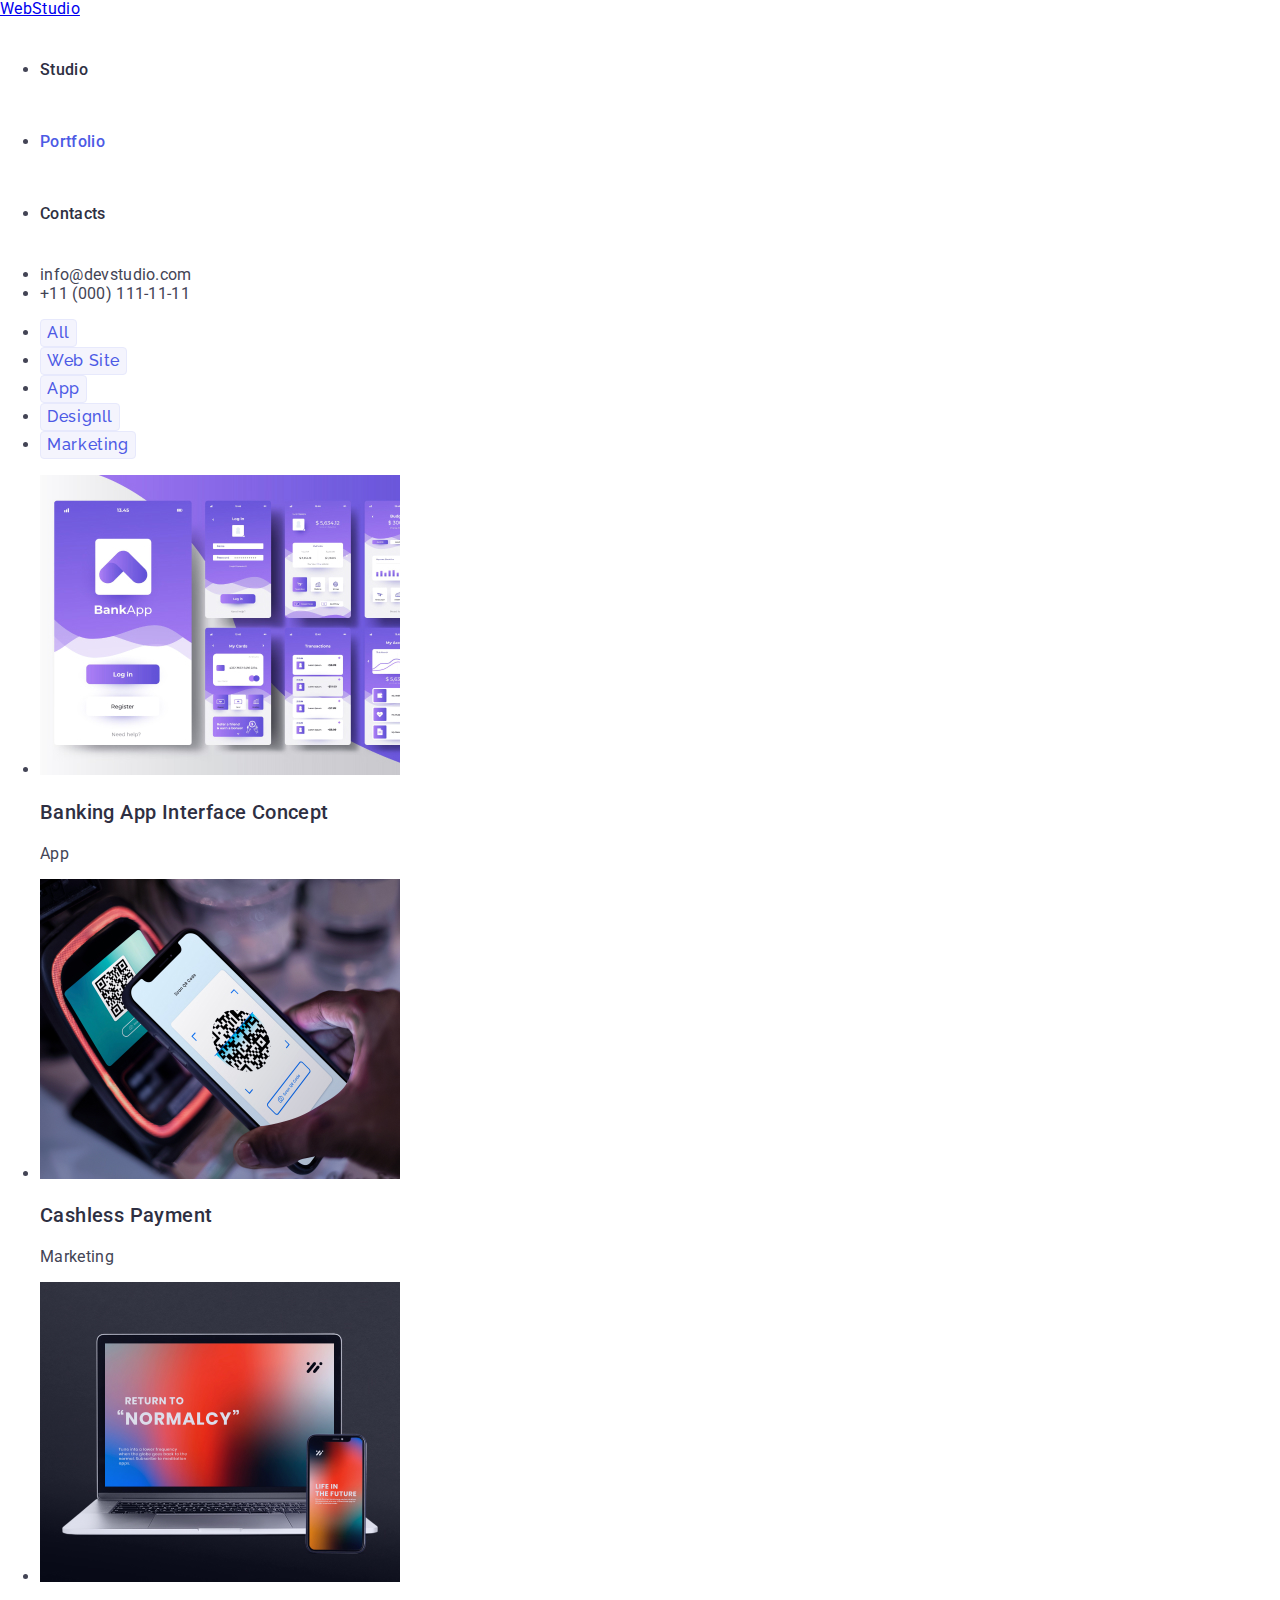
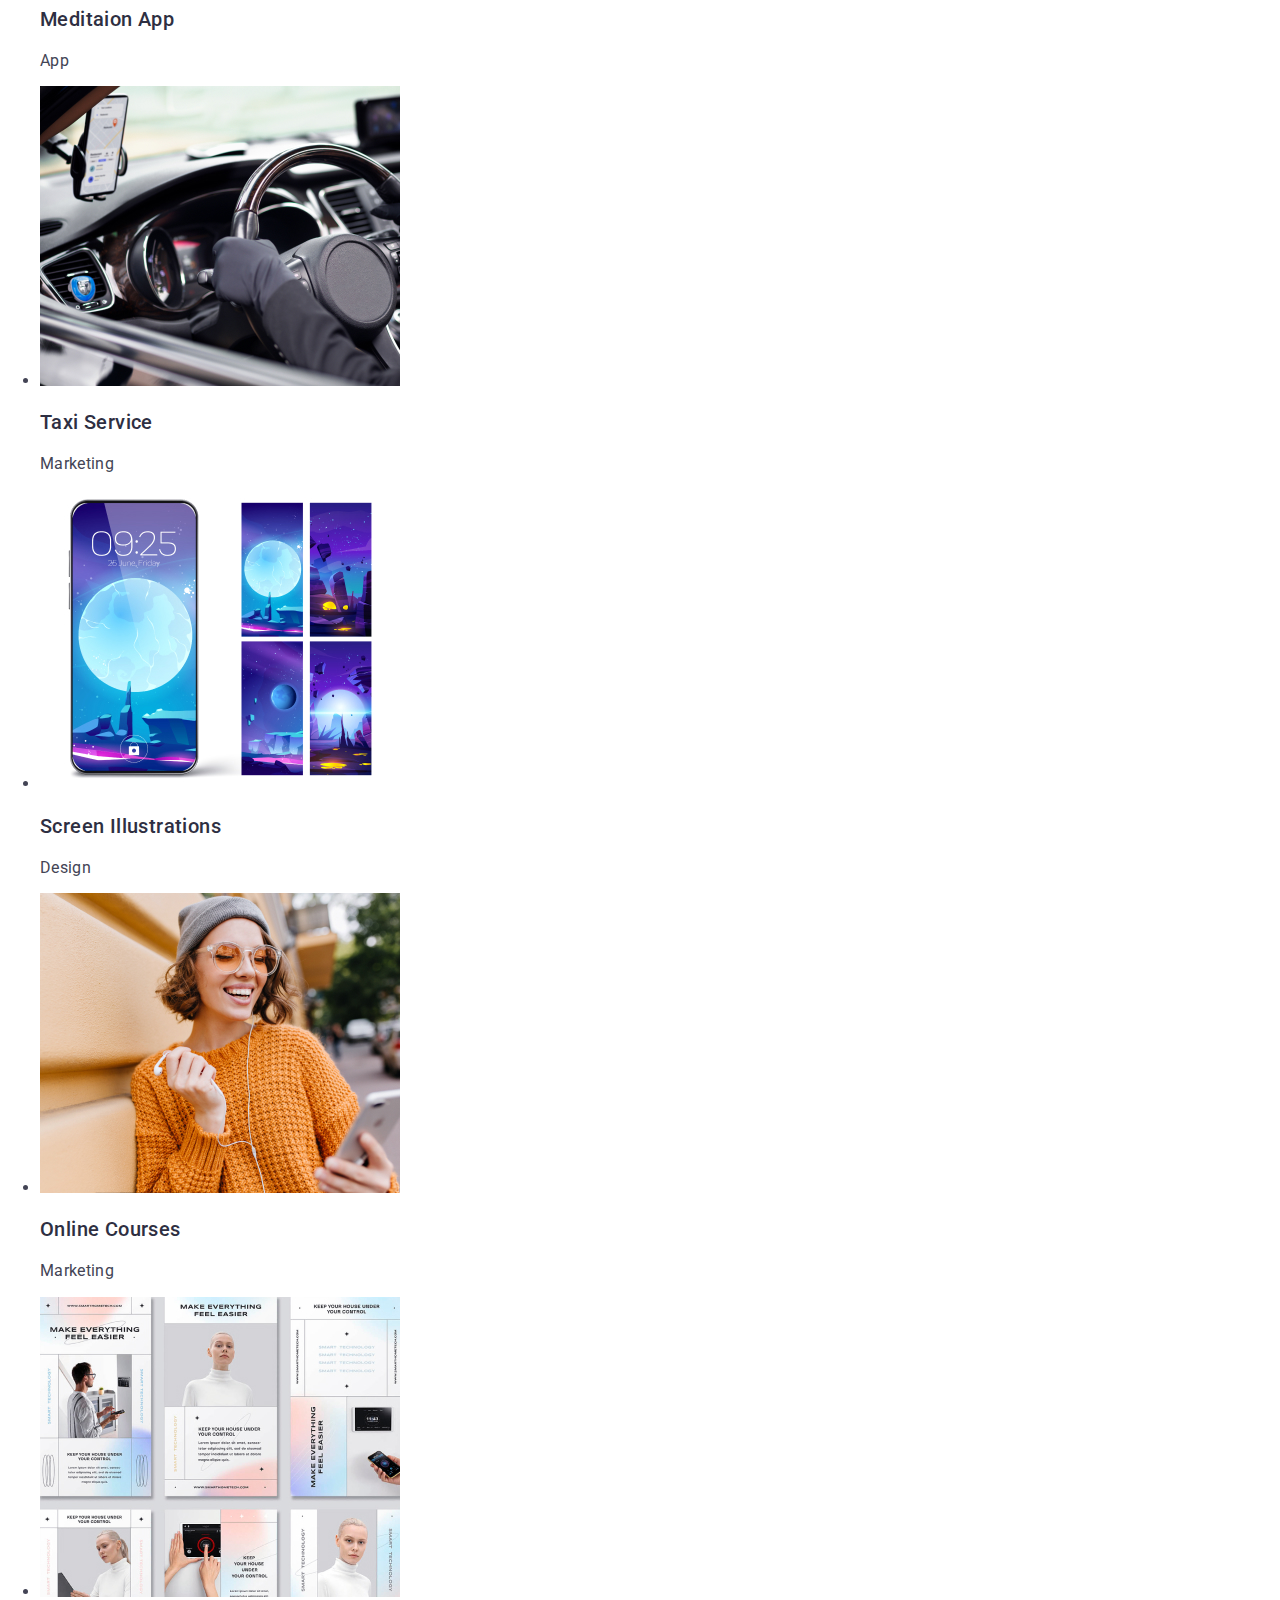
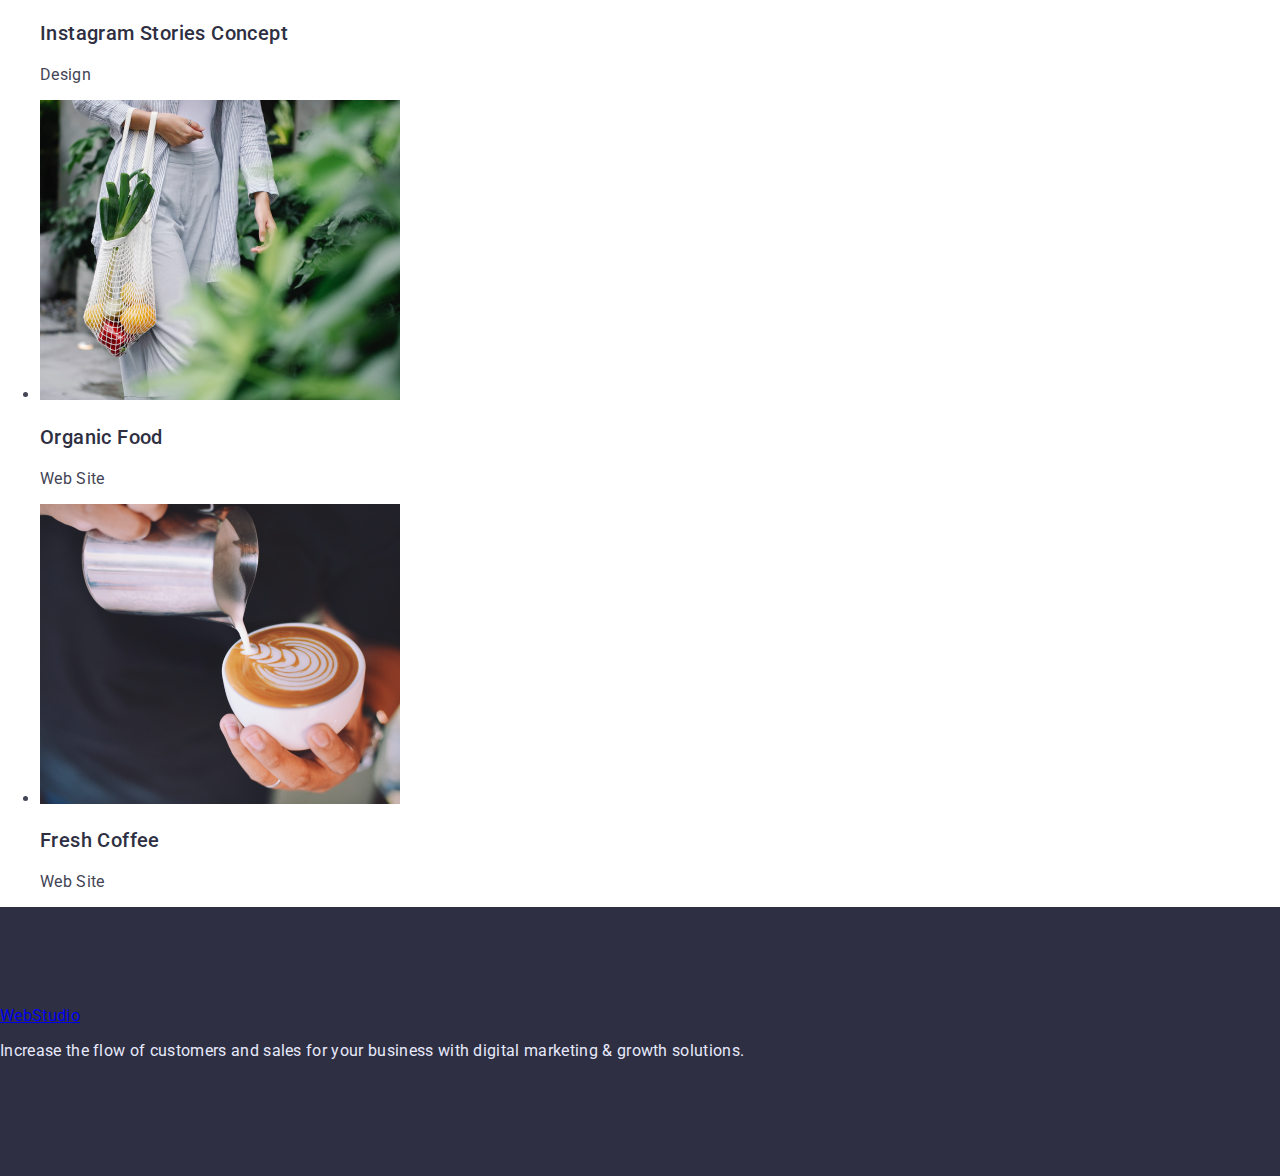
==== portfolio.html @ 447e20cf "Initial commit" ====
<!DOCTYPE html>
<html lang="en">
<head>
    <meta charset="UTF-8">
    <meta http-equiv="X-UA-Compatible" content="IE=edge">
    <meta name="viewport" content="width=device-width, initial-scale=1.0">
    <title>Document</title>
    <link href="https://fonts.googleapis.com/css2?family=Raleway:wght@800&family=Roboto:wght@400;500;700;900&display=swap" rel="stylesheet">
    <link rel="stylesheet" href="https://cdnjs.cloudflare.com/ajax/libs/modern-normalize/1.1.0/modern-normalize.min.css">
    <link rel="stylesheet" href="./style/main.css">
</head>
<body>
    <header>
        <nav class="=nav">
          <a href="index.html" class="nav-web"><span class="nav-studio">Web</span>Studio</a>
         <ul>
          <li><a href="index.html" class="main-menu">Studio</a></li>
          <li><a href="portfolio.html" class="main-menu curent">Portfolio</a></li>
          <li><a href="" class="main-menu">Contacts</a></li>
         </ul>
        </nav>
        <ul>
          <li><a href="mailto:info@devstudio.com" class="my-inofo">info@devstudio.com</a></li>
          <li><a href="tel:+11-000-111-11-11" class="my-inofo">+11 (000) 111-11-11</a></li>
        </ul>
       </header>
    <main class="">
      <section class="projecs">
        <h1 class="about">скритий заголовок</h1>
          <ul>
            <li ><button type="button" class="btn-menu">all</button></li> 
            <li ><button type="button" class="btn-menu">web site</button></li>
            <li ><button type="button" class="btn-menu">App</button></li> 
            <li ><button type="button" class="btn-menu">Designll</button></li> 
            <li ><button type="button" class="btn-menu">Marketing</button></li> 
         </ul>

          <ul class="header-portfolio">
            <li><img src="./images/banking-app.jpg" alt="banking-app-interface-concept" width="360"> <h3>Banking App Interface Concept</h3><p>app</p></li>
            <li><img src="./images/cashless-payment.jpg" alt="cashless-payment" width="360"> <h3>Cashless Payment</h3><p>Marketing</p></li>
            <li><img src="./images/meditaion-app.jpg" alt="meditaion-app" width="360"> <h3>Meditaion App</h3><p>App</p></li>
            <li><img src="./images/taxi-service.jpg" alt="taxi-service" width="360"> <h3>Taxi Service</h3><p>Marketing</p></li>
            <li><img src="./images/screen-illustrations.jpg" alt="screen-illustrations" width="360"> <h3>Screen Illustrations</h3><p>Design</p></li>
            <li><img src="./images/online-courses.jpg" alt="online-courses" width="360"> <h3>Online Courses</h3><p>Marketing</p></li>
            <li><img src="./images/instagram-stories-concept.jpg" alt="instagram-stories-concept" width="360"> <h3>Instagram Stories Concept</h3><p>Design</p></li>
            <li><img src="./images/organic-food.jpg" alt="organic-food" width="360"> <h3>Organic Food</h3><p>Web Site</p></li>
            <li><img src="./images/fresh-coffee.jpg" alt="fresh-coffee" width="360"> <h3>Fresh Coffee</h3><p>Web Site</p></li>
         </ul>
         
      </section>
    </main>
    <footer>
      <div class="footer-main">
        <a href="index.html" class="footer-web"><span class="nav-studio">Web</span>Studio</a>
        <p>Increase the flow of customers and sales for your business with digital marketing & growth solutions.</p>
      </div>
        
       </footer>
</body>
</html>
---- style/main.css ----
:root {
    --logo-color:#4D5AE5;
    --color-of-head-menu:#2E2F42;
    --color-of-contact-paragraf:#434455;
    --color-hero:#FFFFFF;
    --color-hover-focus-btn-footer:#F4F4FD;
    --btn-bc:#4D5AE5;
    --link-btn-bc-hover-focus:#404BBF;
   --btn-bc-nav-work:#E7E9FC;
   --btn-color-menu:#F4F4FD;
   --color-footer-paragraf:#E7E9FC;
   --footer-logo:#F4F4FD;
   /* fonts */
   --logo-font:Raleway,sans-serif;
   --text-font:Roboto ,sans-serif;
}
/* Глобальний border-box */
*,
*::before,
*::after {
  box-sizing: border-box;
}

body{
    
    width: 1440px;
    margin-left: auto;
    margin-right: auto;
    font-family:var(--text-font);
    font-size: 16px;
    letter-spacing: 0.02em;
    color:var(--color-of-contact-paragraf);
    background-color: var(--color-hero);
}
.page-header{
    border-bottom: 4px solid #E7E9FC;
}
/* for head */
.container{
    width: 1158px;
    margin-left: auto;
    margin-right: auto;
    align-items: center;
    justify-content: space-between;
    
}
/* reset ul */
.nav-menu{

    display: flex;
    list-style: none;
    margin: 0;
    padding-left:76px;

}
.nav-contact{
    display: flex;
    list-style: none;
    margin-left: auto;
    padding-left:0;
}
.main-li+.main-li{
    margin-left: 40px;
    
}
/* logo */
.logo{

    font-family: var(--logo-font);
    font-weight: 800;
    font-size: 18px;
    line-height: 1.33;
    letter-spacing: 0.03em;


    color: var(--color-of-head-menu);
    text-decoration:none;
    text-transform: uppercase;
}
.color-logo{
color: var(--logo-color);
}
.logo:hover,.logo:focus{
    color: var(--link-btn-bc-hover-focus);
    text-decoration:none;
}
/*  */
.main-menu{
    display: block;
    padding-top:24px;
    padding-bottom:24px;


    letter-spacing: 0.02em;
    font-weight: 500;
    font-size: 16px;
    line-height: 1.5;
    text-decoration:none;
    color: var(--color-of-head-menu);
    
}
.main-menu:hover,.main-menu:focus{
    
    color: var(--link-btn-bc-hover-focus);
    text-decoration:none;
}
.container-nav{
    display: flex;
    align-items: center;
}
/* contact us */
.my-inofo{
    display: block;
    color: var(--color-of-contact-paragraf);
    text-decoration: none;
}
.info-li+.info-li{
    
    margin-left: 40px;
}
.my-inofo:hover,.my-inofo:focus{
    color: var(--link-btn-bc-hover-focus);
}
/* клас для підсвідки сторінки активної */
.curent{
    color: var(--btn-bc);
}
.container{
    display: flex;
    align-items: baseline;
}
/* hero paga */
.hero{
    display: block;
    background-color: var(--color-of-head-menu);
    text-align: center;
    padding-top: 188px;
}
.hero-head{
    display: flex;
    flex-wrap: wrap;
    width: 498px;
    padding-bottom: 48px;
    margin: auto;
    letter-spacing: 0.02em;
    

   
    font-weight: 700;
    font-size: 56px;
    line-height: 1.07;
    color: #FFFFFF;
}
.hero-button{
    margin-bottom: 180px;
    padding: 16px 32px;
    box-shadow: 0px 4px 4px rgba(0, 0, 0, 0.15);
    border-radius: 4px;;

    font-family: var(--logo-font);
    letter-spacing: 0.04em;
    cursor: pointer;
    font-weight: 500;
    font-size: 16px;
    line-height: 1.5;
    color: var(--color-hero);
    background: var(--btn-bc);
    box-shadow: 0px 4px 4px rgba(0, 0, 0, 0.15);
    border-radius: 4px;
}
.hero-button:hover{
    background-color: var(--link-btn-bc-hover-focus);
}
/* скрити елемент */
.about{
    position: absolute;
    width: 1px;
    height: 1px;
    margin: -1px;
    border: 0;
    padding: 0;
    
    white-space: nowrap;
    clip-path: inset(100%);
    clip: rect(0 0 0 0);
    overflow: hidden;
}
/* about-company */
.my-company{
    margin-top: 120px;
}
.company{
    display: flex;
    width: 1128px;
    margin: auto;
    padding: 0;
    
}
.about-company{
    display: flex;
    width: calc((100%-72px)/4);
    flex-wrap: wrap;

 
}
.about-company+.about-company{
    margin-left: 24px;
}
.about-company>h3{
    margin: 0;
    padding: 0;
    font-weight: 500;
font-size: 20px;
line-height: 1.2;
letter-spacing: 0.02em;
color: var(--color-of-head-menu);
}
.about-company .text{
    margin-top: 8px;
}
.about-company>p{
    margin: 0;
    padding: 0;
}
/* what doing */
.wtat-doing{
    margin-top: 120px;
    text-align: center;
}

.wtat-doing>.text{
    margin: 0;
    padding: 0;
    font-weight: 700;
font-size: 36px;
line-height: 1.11;
letter-spacing: 0.02em;
text-transform: capitalize;
color: var(--color-of-head-menu);
}
.works{
    display: flex;
    margin: auto;
    margin-top: 72px;
    padding: 0;
    width: 1128px;
    list-style: none;
}
.works .foto+.foto{
    margin-left: 24px;
}

/* team of company */
.team h2{
    padding: 0;
    margin: 0;
}
.worker{
    margin: 0;
    padding: 0;
}
.team h3,.team p{
    margin: 0;
    padding: 0;
}
.team{
    background-color: var(--color-hover-focus-btn-footer);
    margin-top: 120px;
    
}
.team h2{
    padding-top: 120px;
    text-align: center;
    font-weight: 700;
font-size: 36px;
line-height: 1.11;
letter-spacing: 0.02em;
text-transform: capitalize;
color: var(--color-of-head-menu);
}
.team  .worker{
    display: flex;
    margin: auto;
    margin-top: 72px;
    padding: 0;
    width: 1128px;
    list-style: none;
    
}
.worker .foto{
    display: block;
    width: calc((100%-72px)/4);
    text-align: center;
    margin-bottom: 120px;
    background:transparency ;
    box-shadow: 0px 1px 1px rgba(46, 47, 66, 0.08), 0px 1px 1px rgba(46, 47, 66, 0.16), 0px 1px 1px rgba(46, 47, 66, 0.08);
    border-radius: 0px 0px 1px 1px;
}
.foto .description{
    margin-top: 32px;
    
}
.foto p{
    margin-top: 8px;
}
.foto .content{
    margin-bottom: 32px;
}

/* footer */
.footer-main{
    padding-top: 100px;
    padding-bottom: 100px;
    background-color: var(--color-of-head-menu);
    color: var(--color-footer-paragraf);
}
.logo-footer{
    font-family: var(--logo-font);
    font-weight: 800;
    font-size: 18px;
    line-height: 1.33;
    letter-spacing: 0.03em;
    color: var(--footer-logo);
    text-decoration:none;
    text-transform: uppercase;
}
.logo-footer:hover,.footer-web:focus{
    color: var(--link-btn-bc-hover-focus);
    text-decoration:none;
}
.container-block{
    width: 264px;
    margin-left: 156px; 
}
/* paga2 btn-menu */
.btn-menu{
    font-family: var(--logo-font);
    cursor: pointer;
    font-weight: 500;
font-size: 16px;
line-height: 1.5;
letter-spacing: 0.04em;
text-transform: capitalize;
color: var(--logo-color);
background-color: var(--btn-color-menu);
border: 1px solid #E7E9FC;
border-radius: 4px;
}
.btn-menu:hover{
    background-color: var(--link-btn-bc-hover-focus);
    color: var(--btn-color-menu);
}

.header-portfolio h3{
    font-weight: 500;
font-size: 20px;
line-height: 1.2;
color: var(--color-of-head-menu);
letter-spacing: 0.02em;
text-transform: capitalize;

}
.header-portfolio p{
    color: var(--color-of-contact-paragraf);
font-size: 16px;
line-height: 1.2;
letter-spacing: 0.02em;
text-transform: capitalize;
justify-content: space-between;
}
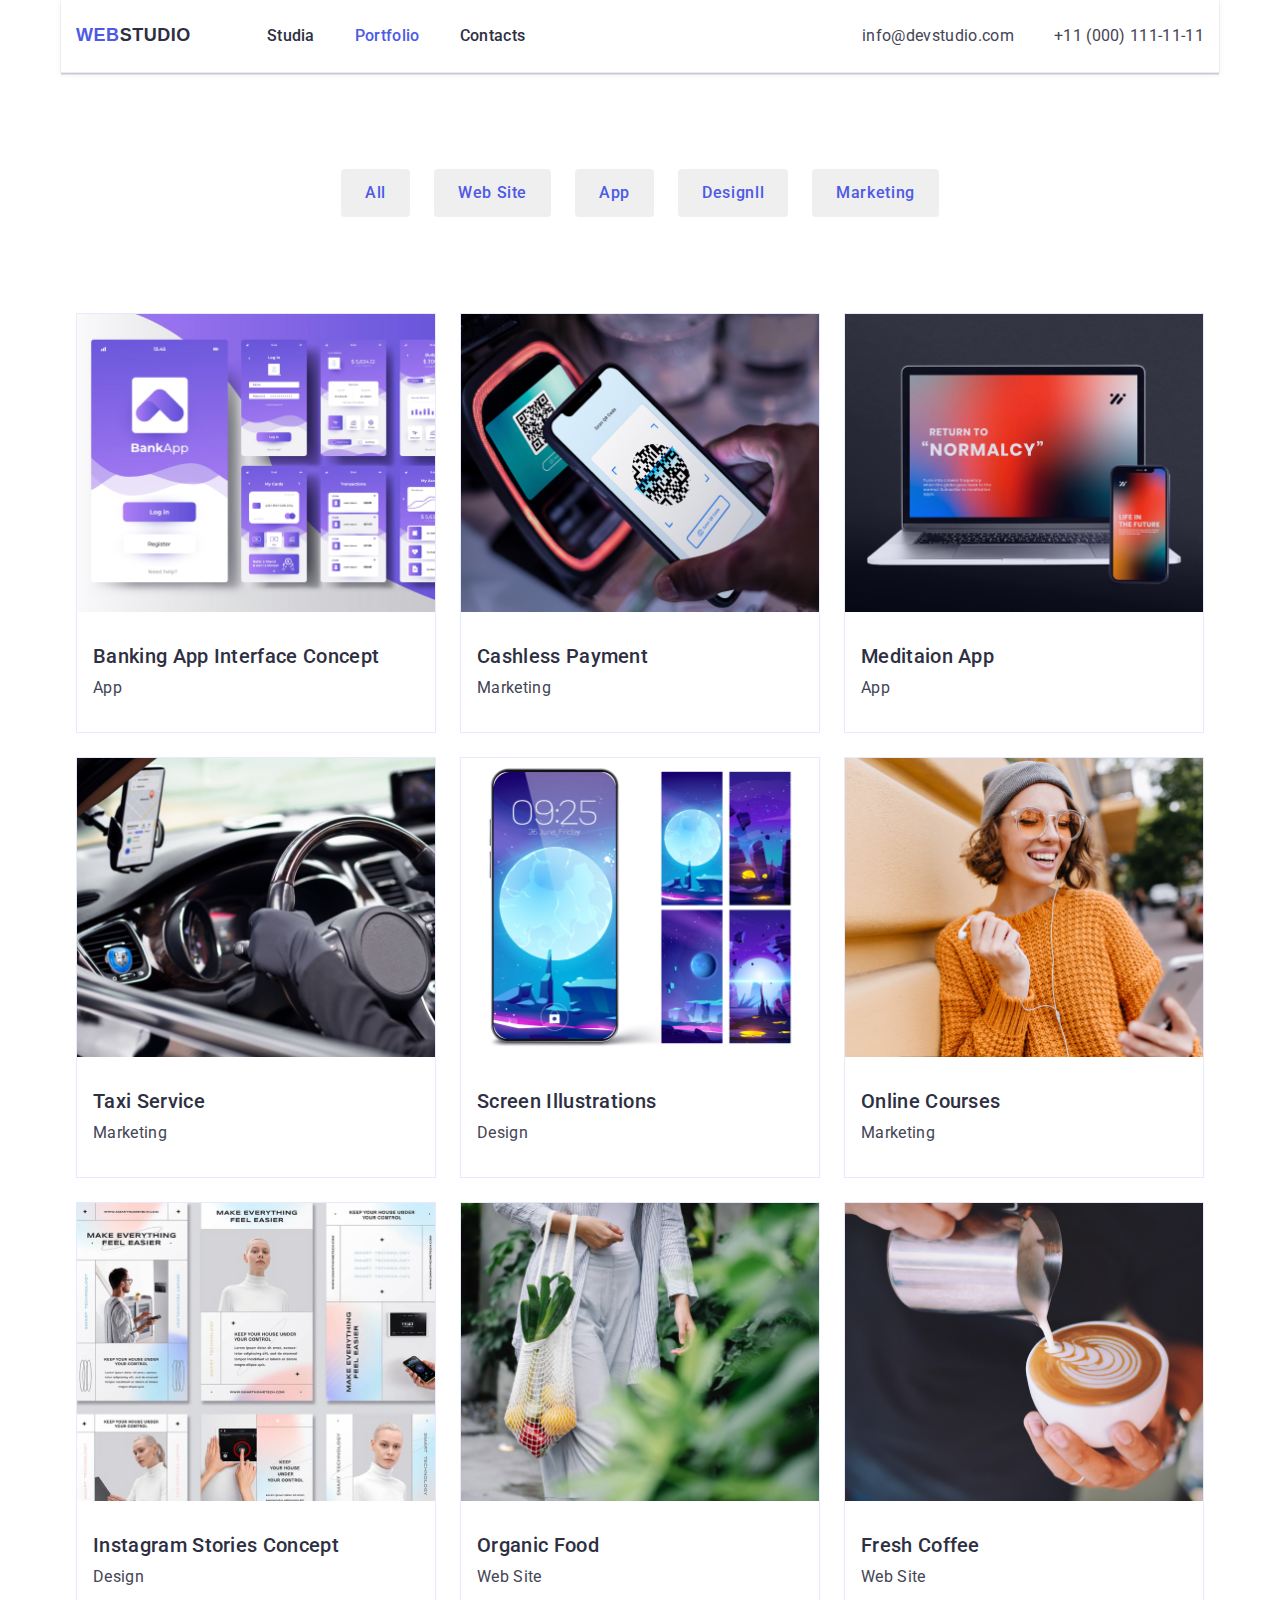
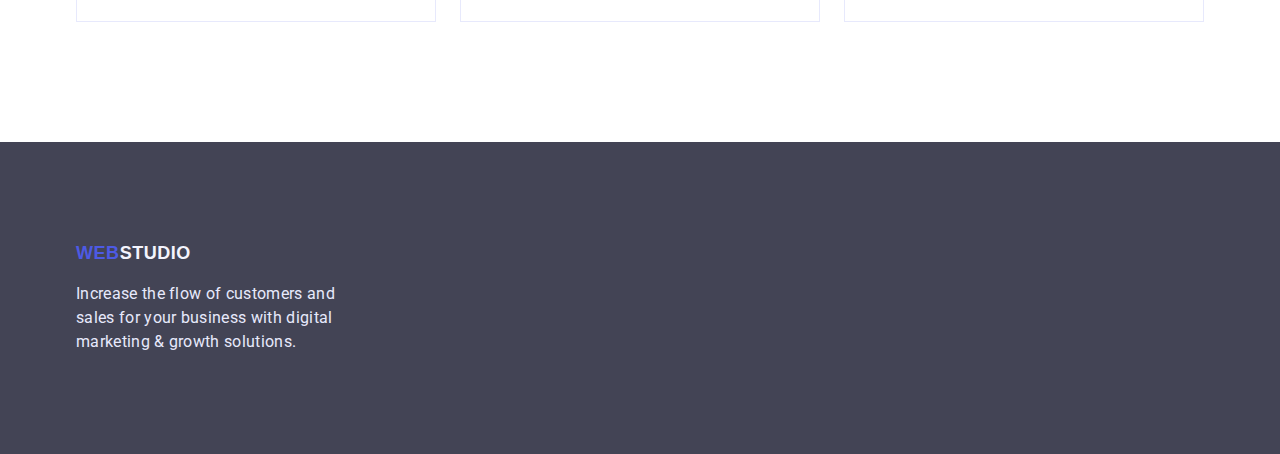
==== commit 88fe2b99: "versia" ====
--- a/portfolio.html
+++ b/portfolio.html
@@ -5,56 +5,62 @@
     <meta http-equiv="X-UA-Compatible" content="IE=edge">
     <meta name="viewport" content="width=device-width, initial-scale=1.0">
     <title>Document</title>
-    <link href="https://fonts.googleapis.com/css2?family=Raleway:wght@800&family=Roboto:wght@400;500;700;900&display=swap" rel="stylesheet">
+    <link href="https://fonts.googleapis.com/css2?family=Raleway:wght@800&family=Roboto:wght@400;500;700;900&display=swap" 
+    rel="stylesheet">
     <link rel="stylesheet" href="https://cdnjs.cloudflare.com/ajax/libs/modern-normalize/1.1.0/modern-normalize.min.css">
-    <link rel="stylesheet" href="./style/main.css">
+    <link rel="stylesheet" href="./main-css/main.css">
 </head>
 <body>
+    <!-- шапка сайта -->
     <header>
-        <nav class="=nav">
-          <a href="index.html" class="nav-web"><span class="nav-studio">Web</span>Studio</a>
-         <ul>
-          <li><a href="index.html" class="main-menu">Studio</a></li>
-          <li><a href="portfolio.html" class="main-menu curent">Portfolio</a></li>
-          <li><a href="" class="main-menu">Contacts</a></li>
-         </ul>
-        </nav>
-        <ul>
-          <li><a href="mailto:info@devstudio.com" class="my-inofo">info@devstudio.com</a></li>
-          <li><a href="tel:+11-000-111-11-11" class="my-inofo">+11 (000) 111-11-11</a></li>
-        </ul>
-       </header>
-    <main class="">
-      <section class="projecs">
-        <h1 class="about">скритий заголовок</h1>
-          <ul>
-            <li ><button type="button" class="btn-menu">all</button></li> 
-            <li ><button type="button" class="btn-menu">web site</button></li>
-            <li ><button type="button" class="btn-menu">App</button></li> 
-            <li ><button type="button" class="btn-menu">Designll</button></li> 
-            <li ><button type="button" class="btn-menu">Marketing</button></li> 
-         </ul>
-
-          <ul class="header-portfolio">
-            <li><img src="./images/banking-app.jpg" alt="banking-app-interface-concept" width="360"> <h3>Banking App Interface Concept</h3><p>app</p></li>
-            <li><img src="./images/cashless-payment.jpg" alt="cashless-payment" width="360"> <h3>Cashless Payment</h3><p>Marketing</p></li>
-            <li><img src="./images/meditaion-app.jpg" alt="meditaion-app" width="360"> <h3>Meditaion App</h3><p>App</p></li>
-            <li><img src="./images/taxi-service.jpg" alt="taxi-service" width="360"> <h3>Taxi Service</h3><p>Marketing</p></li>
-            <li><img src="./images/screen-illustrations.jpg" alt="screen-illustrations" width="360"> <h3>Screen Illustrations</h3><p>Design</p></li>
-            <li><img src="./images/online-courses.jpg" alt="online-courses" width="360"> <h3>Online Courses</h3><p>Marketing</p></li>
-            <li><img src="./images/instagram-stories-concept.jpg" alt="instagram-stories-concept" width="360"> <h3>Instagram Stories Concept</h3><p>Design</p></li>
-            <li><img src="./images/organic-food.jpg" alt="organic-food" width="360"> <h3>Organic Food</h3><p>Web Site</p></li>
-            <li><img src="./images/fresh-coffee.jpg" alt="fresh-coffee" width="360"> <h3>Fresh Coffee</h3><p>Web Site</p></li>
-         </ul>
-         
+        <div class="container">
+         <div class="box-main">
+          <nav class="main-nav">
+              <a href="index.html" class="logo"><span class="web">web</span>studio</a>
+              <ul class="first-nav">
+                  <li class="text "> <a href="index.html"  class="link">studia</a></li>
+                  <li class="text"><a href="./portfolio.html" class="link curent">portfolio</a></li>
+                  <li class="text"><a href="" class="link">contacts</a></li>
+              </ul>
+          </nav>
+          <ul class="my-info">
+              <li class="list"><a href="mailto:info@devstudio.com" class="link">info@devstudio.com</a></li>
+              <li class="list"><a href="tel:+110001111111" class="link">+11 (000) 111-11-11</a></li>
+          </ul>
+         </div>  
+        </div>     
+      </header>
+    <main>
+      <section>
+        <div class="container footer-marging">
+            <h1 class="not-visibilyti">скритий заголовок</h1>
+            <ul class="nav-btn">
+                <li class="btn"><button type="button" class="btn-menu">all</button></li> 
+                <li class="btn"><button type="button" class="btn-menu">web site</button></li>
+                <li class="btn"><button type="button" class="btn-menu">App</button></li>
+                <li class="btn"><button type="button" class="btn-menu">Designll</button></li> 
+                <li class="btn"><button type="button" class="btn-menu">Marketing</button></li> 
+            </ul>
+            <ul class="header-portfolio">
+                <li class="portfolio"><img src="./images/banking-app.jpg" alt="banking-app-interface-concept" width="360"> <h3>Banking App Interface Concept</h3><p>app</p></li>
+                <li class="portfolio"><img src="./images/cashless-payment.jpg" alt="cashless-payment" width="360"> <h3>Cashless Payment</h3><p>Marketing</p></li>
+                <li class="portfolio"><img src="./images/meditaion-app.jpg" alt="meditaion-app" width="360"> <h3>Meditaion App</h3><p>App</p></li>
+                <li class="portfolio"><img src="./images/taxi-service.jpg" alt="taxi-service" width="360"> <h3>Taxi Service</h3><p>Marketing</p></li>
+                <li class="portfolio"><img src="./images/screen-illustrations.jpg" alt="screen-illustrations" width="360"> <h3>Screen Illustrations</h3><p>Design</p></li>
+                <li class="portfolio"><img src="./images/online-courses.jpg" alt="online-courses" width="360"> <h3>Online Courses</h3><p>Marketing</p></li>
+                <li class="portfolio"><img src="./images/instagram-stories-concept.jpg" alt="instagram-stories-concept" width="360"> <h3>Instagram Stories Concept</h3><p>Design</p></li>
+                <li class="portfolio"><img src="./images/organic-food.jpg" alt="organic-food" width="360"> <h3>Organic Food</h3><p>Web Site</p></li>
+                <li class="portfolio"><img src="./images/fresh-coffee.jpg" alt="fresh-coffee" width="360"> <h3>Fresh Coffee</h3><p>Web Site</p></li>
+            </ul>
+        </div>
       </section>
     </main>
-    <footer>
-      <div class="footer-main">
-        <a href="index.html" class="footer-web"><span class="nav-studio">Web</span>Studio</a>
-        <p>Increase the flow of customers and sales for your business with digital marketing & growth solutions.</p>
-      </div>
-        
-       </footer>
+<!-- підвал сайта -->
+<footer class="footer"> 
+    <div class="container-footer">
+       <a href="index.html" class="logo-footer"><span class="web">web</span>studio</a>
+       <p class="text-footer">Increase the flow of customers and sales for your business with digital marketing & growth solutions.</p>
+    </div>
+</footer>
 </body>
 </html>--- a/main-css/main.css
+++ b/main-css/main.css
@@ -0,0 +1,379 @@
+:root{
+    /* color for page */
+    --color-for-body:#FFFFFF;
+    --color-for-hedear:#2E2F42 ;
+    --color-for-bc:#2E2F42;
+    --color-for-hero-text:#FFFFFF;
+    --color-for-tex-contact:#434455;
+    --color-for-logo:#4D5AE5;
+    --color-for-btn-text:#4D5AE5;
+    --color-for-btn-secondary:#F4F4FD;
+    --color-for-btn-text-hover:#4D5AE5;
+    --color-for-btn-text-hero:#4D5AE5;
+    --color-for-btn-hov-foc-hero:#404BBF;
+    --color-for-footer-head:#F4F4FD;
+    --color-for-footer-text:#E7E9FC;
+    
+    /* fonts */
+    --logo-font:ralaway,sans-serif;
+    --text-font:Roboto ,sans-serif;
+    /* size between card*/
+    --card-between-gab:24px;
+}
+/* global border box */
+
+*,
+*::before,
+*::after {
+  box-sizing: border-box;
+  
+}
+/*  */
+body{
+    background-color:var(--color-for-body);
+    color:var(--color-for-tex-contact) ;
+    font-family:var(--text-font) ;
+    font-weight: 400;
+    font-size:16px;
+    line-height:1.5;
+    letter-spacing: 0.02em;
+    
+}
+/* reset standart style */
+h1,h2,h3,h4,h5,h6,p{
+    margin: 0;
+}
+img{
+    display: block;
+    max-width: 100%;
+    height: auto;
+}
+button{
+    display: block;
+    cursor: pointer;
+    border: none;
+    border-radius: 4px;
+}
+ul,ol{
+    list-style: none;
+    padding-left: 0;
+    margin: 0;
+}
+a{
+    text-decoration: none;
+}
+.container{
+width: 1158px;
+padding: 0 15px;
+margin: 0 auto;
+}
+/* header */
+header >.container{
+    border-bottom: 1px solid var(--color-for-footer-text);
+    box-shadow: 0px 2px 1px rgba(46, 47, 66, 0.08), 0px 1px 1px rgba(46, 47, 66, 0.16), 0px 1px 6px rgba(46, 47, 66, 0.08);
+}
+.logo{
+
+
+    font-family: var(--logo-font);
+    font-weight: 800;
+    font-size: 18px;
+    line-height: 1.33;
+    letter-spacing: 0.03em;
+    text-transform: uppercase;
+    color: var(--color-for-hedear);
+}
+.web{
+    color: var(--color-for-logo);
+}
+.logo:hover,.logo:focus{
+color: var(--color-for-btn-text-hover);
+}
+.text >.link{ 
+
+    font-family: var(--text-font);
+    font-weight: 500;
+    font-size: 16px;
+    line-height: 1.5;
+    text-transform: capitalize;
+    color: var(--color-for-hedear);
+}
+.text >.link:hover,.text >.link:focus{
+    color: var(--color-for-btn-text-hover);
+}
+.list >.link{
+    color: var(--color-for-tex-contact);
+}
+.list >.link:hover,.list >.link:focus{
+    color: var(--color-for-btn-text-hover);
+}
+.box-main{
+    display: flex;
+    align-items: center;
+    justify-content: space-between;
+}
+.main-nav{
+    display: flex;
+    align-items: center;
+}
+.first-nav{
+    display: flex;
+    margin-left: 76px;
+    
+}
+.my-info{
+    display: flex;
+}
+.text{
+    padding-top: 24px;
+    padding-bottom: 24px;
+    cursor: pointer;
+}
+.text+.text{
+   margin-left: 40px;
+}
+.list+.list{
+    margin-left:40px ;
+}
+/* hero section */
+
+.bc-fon{
+    
+    background-color: var(--color-for-bc);
+    padding-top: 188px;
+    padding-bottom: 290px;
+}
+.container-hero{
+    width: 1158px;
+    padding: 0 15px;
+    margin: 0 auto;
+    text-align: center;
+
+}
+.head-hero{
+    margin: 0 auto;
+    text-transform: capitalize;
+    max-width: 498px;
+    font-family:var(--text-font);
+    font-weight: 700;
+    font-size: 56px;
+    line-height: 1.07;
+    text-align: center;
+    letter-spacing: 0.02em;
+    color: #FFFFFF;
+}
+.btn-hero{
+    display: inline;
+    padding:16px 32px;
+    margin-top: 48px;
+    align-items: center;
+
+    font-weight: 500;
+    font-size: 16px;
+    line-height: 1.5;
+    letter-spacing: 0.04em;
+    text-transform: capitalize;
+    background:var(--color-for-btn-text);
+    color: var(--color-for-body);
+    box-shadow: 0px 4px 4px rgba(0, 0, 0, 0.15);
+    border-radius: 4px;
+    
+}
+/* section about company */
+.about-conpany{
+    display: flex;
+    margin-top: 120px;
+    
+}
+.about{
+    max-width: 264px;
+}
+.about >.head{
+    margin-bottom: 8px;
+    
+    font-weight: 500;
+    font-size: 20px;
+    line-height: 1.2;
+    color: var(--color-for-hedear);
+    letter-spacing: 0.02em;
+}
+/* online page */
+.text >.curent{
+    color: var(--color-for-logo);
+}
+/* What are we doing */
+.head-doing{
+    margin-top: 120px;
+
+    text-transform: capitalize;
+    font-weight: 700;
+    font-size: 36px;
+    line-height: 1.1;
+    color: var(--color-for-hedear);
+}
+/* flex сітка довільна */
+.what-doing{
+    
+    display: flex;
+    flex-wrap: wrap;
+    margin-left: calc(-1 * var(--card-between-gab));
+    margin-top: 75px;
+
+}
+.what-doing > .foto{
+    flex-basis: calc(100% / 3 - var(--card-between-gab));
+    margin-left:var(--card-between-gab);
+}
+/* section team */
+.bc-team{
+    background-color:var(--color-for-btn-secondary) ;
+    margin-top: 120px;
+}
+.team{
+padding-top: 120px;   
+
+font-weight: 700;
+font-size: 36px;
+line-height: 1.11;
+text-align: center;
+letter-spacing: 0.02em;
+text-transform: capitalize;
+color:var(--color-for-hedear);
+}
+.about-team{
+    display: flex;
+    flex-wrap: wrap;
+    margin-top: 72px;
+    padding-bottom: 120px;
+    margin-left: calc(-1 * var(--card-between-gab));
+    
+
+
+}
+.about-team > .card{
+    flex-basis: calc( 100% / 4 - var(--card-between-gab));
+    margin-left:var(--card-between-gab);
+    margin-top: var(--card-between-gab);
+    background:var(--color-for-body);
+box-shadow: 0px 1px 6px rgba(46, 47, 66, 0.08), 0px 1px 1px rgba(46, 47, 66, 0.16), 0px 2px 1px rgba(46, 47, 66, 0.08);
+border-radius: 0px 0px 4px 4px;
+}
+.img-border{
+    margin-bottom: 32px;
+}
+.name{
+    margin-bottom: 8px;
+
+font-weight: 500;
+font-size: 20px;
+line-height: 1.2;
+letter-spacing: 0.02em;
+color:var(--color-for-hedear);
+}
+.second-name{
+    padding-bottom: 32px;
+
+}
+/* footer */
+.footer{
+   background-color: var(--color-for-tex-contact);
+   padding-top: 100px;
+}
+.container-footer{
+    width: 1158px;
+    padding: 0 15px;
+    margin: 0 auto;
+    
+}
+.logo-footer{
+    display: flex;
+    
+    color: var(--color-for-footer-head);
+    font-family: var(--logo-font);
+    font-weight: 800;
+    font-size: 18px;
+    line-height: 1.33;
+    letter-spacing: 0.03em;
+    text-transform: uppercase;
+   
+}
+.logo-footer:hover,.logo-footer:focus{
+    color: var(--color-for-btn-text-hover);
+}
+.text-footer{
+display: flex;
+flex-wrap: wrap;
+padding-bottom: 100px ;
+max-width: 264px;
+margin-top: 16px;
+font-size: 16px;
+line-height: 1.5;
+letter-spacing: 0.02em;
+color:var(--color-for-footer-text);
+}
+ /* скрити елемент */
+.not-visibilyti{
+    position: absolute;
+    width: 1px;
+    height: 1px;
+    margin: -1px;
+    border: 0;
+    padding: 0;
+    
+    white-space: nowrap;
+    clip-path: inset(100%);
+    clip: rect(0 0 0 0);
+    overflow: hidden;
+} 
+/* menu btn */
+.nav-btn{
+    display: flex;
+    margin-top: 96px;   
+    justify-content: center;
+}
+.btn+.btn{
+    margin-left: var(--card-between-gab);
+
+}
+.btn-menu{
+    
+    font-weight: 500;
+    font-size: 16px;
+    line-height: 1.5;
+    letter-spacing: 0.04em;
+    color:var(--color-for-btn-text-hero) ;
+    text-transform: capitalize;
+
+    padding: 12px 24px;
+}
+/* main info page */
+.header-portfolio{
+    margin-top: 72px;
+    display: flex;
+    flex-wrap: wrap;
+    margin-left: calc(-1*var(--card-between-gab));
+}
+.portfolio{
+    flex-basis: calc( 100% / 3 - var(--card-between-gab));
+    margin-left: var(--card-between-gab);
+    margin-top: var(--card-between-gab);
+    background: var(--color-for-body);
+    border: 1px solid var(--color-for-footer-text);
+    text-transform: capitalize;
+}
+.portfolio >h3{
+    font-weight: 500;
+    font-size: 20px;
+    line-height: 1.2;
+    color:var(--color-for-bc);
+    margin-left: 16px;
+    margin-top: 32px;
+    margin-bottom: 8px;
+}
+.portfolio >p{
+    margin-bottom: 32px;
+    margin-left: 16px;
+}
+.footer-marging{
+    margin-bottom: 120px;
+}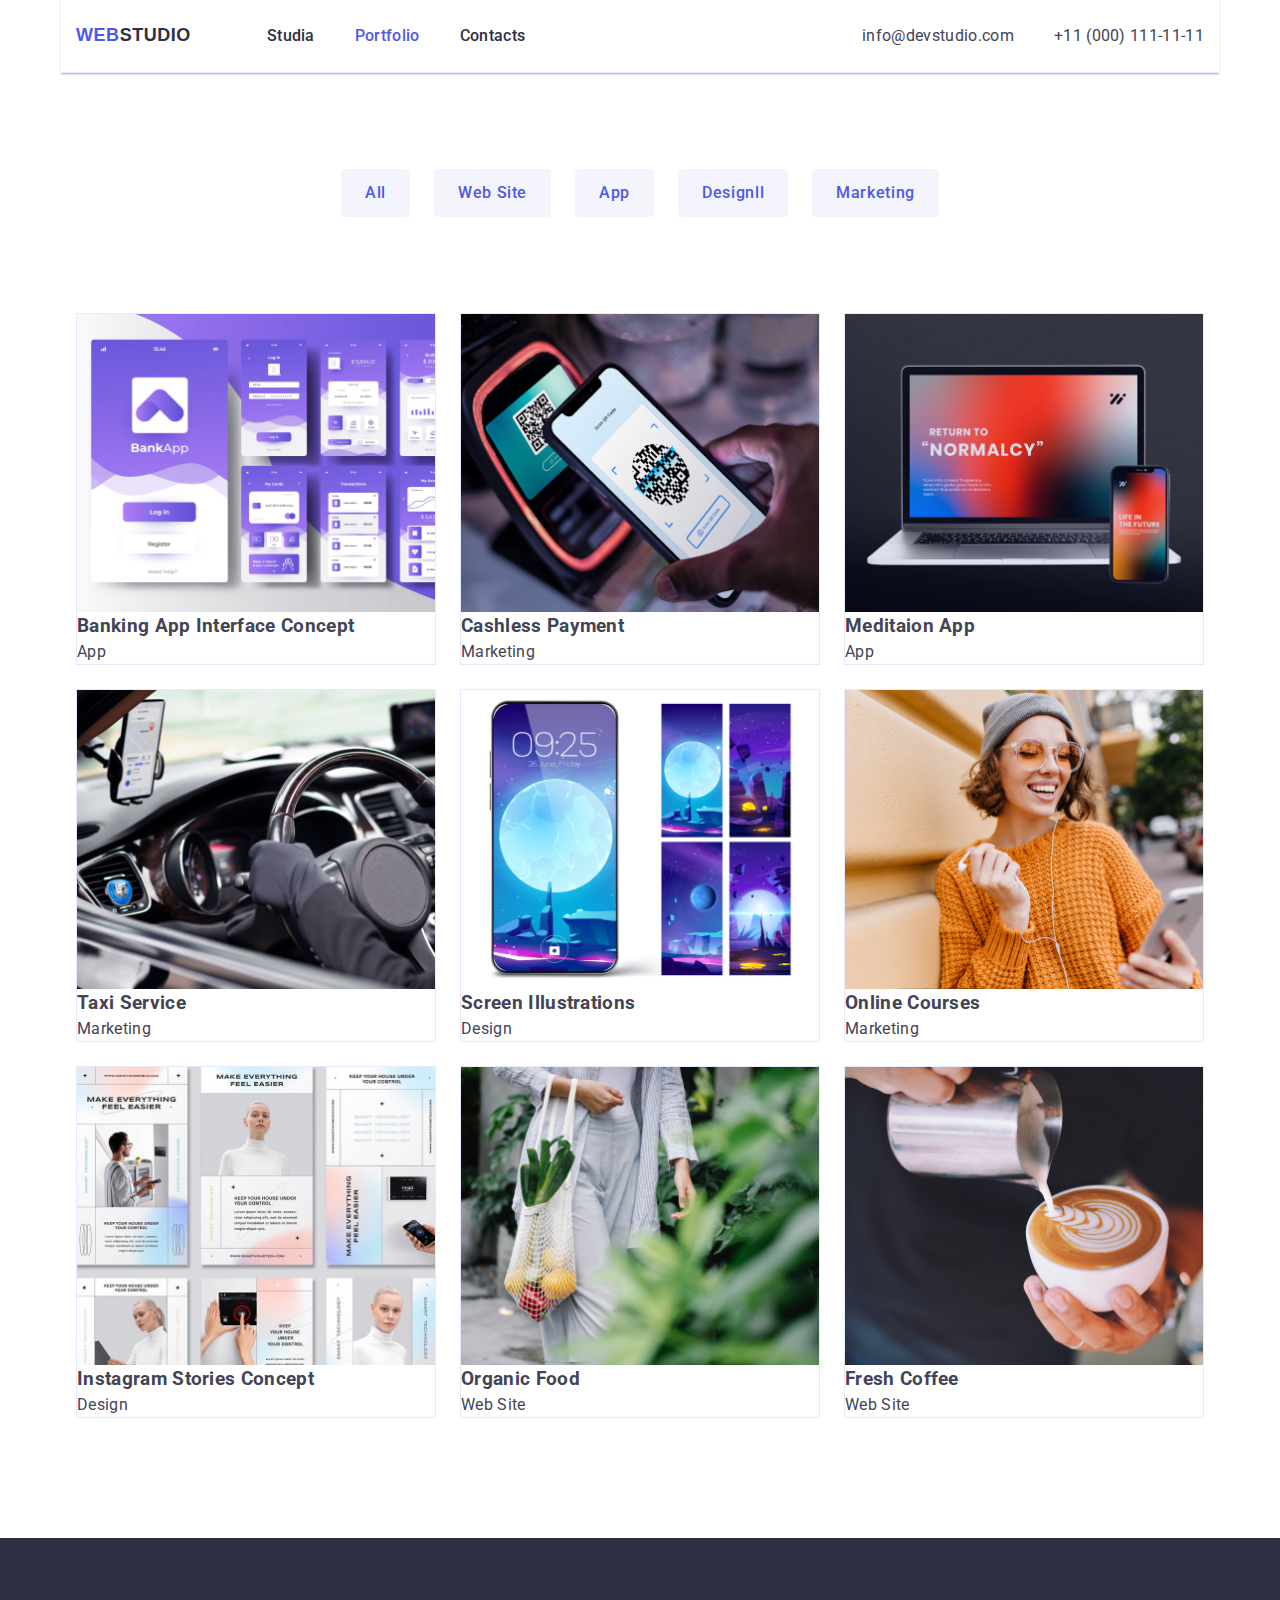
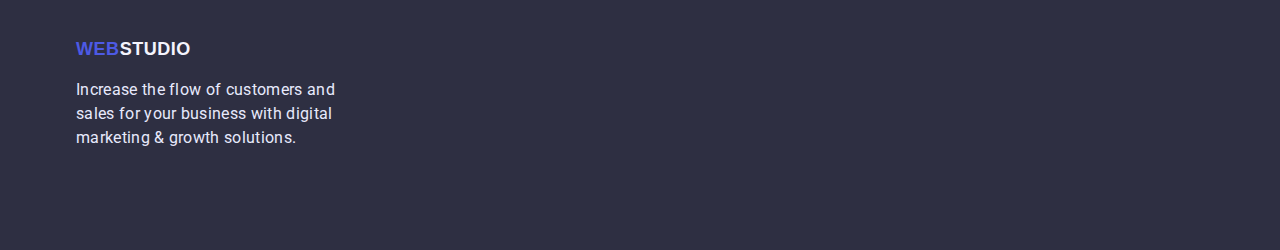
==== commit 1819dcb1: "Update portfolio.html" ====
--- a/portfolio.html
+++ b/portfolio.html
@@ -13,8 +13,7 @@
 <body>
     <!-- шапка сайта -->
     <header>
-        <div class="container">
-         <div class="box-main">
+        <div class="container box-main">
           <nav class="main-nav">
               <a href="index.html" class="logo"><span class="web">web</span>studio</a>
               <ul class="first-nav">
@@ -27,7 +26,6 @@
               <li class="list"><a href="mailto:info@devstudio.com" class="link">info@devstudio.com</a></li>
               <li class="list"><a href="tel:+110001111111" class="link">+11 (000) 111-11-11</a></li>
           </ul>
-         </div>  
         </div>     
       </header>
     <main>
@@ -42,25 +40,82 @@
                 <li class="btn"><button type="button" class="btn-menu">Marketing</button></li> 
             </ul>
             <ul class="header-portfolio">
-                <li class="portfolio"><img src="./images/banking-app.jpg" alt="banking-app-interface-concept" width="360"> <h3>Banking App Interface Concept</h3><p>app</p></li>
-                <li class="portfolio"><img src="./images/cashless-payment.jpg" alt="cashless-payment" width="360"> <h3>Cashless Payment</h3><p>Marketing</p></li>
-                <li class="portfolio"><img src="./images/meditaion-app.jpg" alt="meditaion-app" width="360"> <h3>Meditaion App</h3><p>App</p></li>
-                <li class="portfolio"><img src="./images/taxi-service.jpg" alt="taxi-service" width="360"> <h3>Taxi Service</h3><p>Marketing</p></li>
-                <li class="portfolio"><img src="./images/screen-illustrations.jpg" alt="screen-illustrations" width="360"> <h3>Screen Illustrations</h3><p>Design</p></li>
-                <li class="portfolio"><img src="./images/online-courses.jpg" alt="online-courses" width="360"> <h3>Online Courses</h3><p>Marketing</p></li>
-                <li class="portfolio"><img src="./images/instagram-stories-concept.jpg" alt="instagram-stories-concept" width="360"> <h3>Instagram Stories Concept</h3><p>Design</p></li>
-                <li class="portfolio"><img src="./images/organic-food.jpg" alt="organic-food" width="360"> <h3>Organic Food</h3><p>Web Site</p></li>
-                <li class="portfolio"><img src="./images/fresh-coffee.jpg" alt="fresh-coffee" width="360"> <h3>Fresh Coffee</h3><p>Web Site</p></li>
+                <li class="portfolio">
+                    <img src="./images/banking-app.jpg" alt="banking-app-interface-concept" width="360"> 
+                    <div class="card-text">
+                        <h3>Banking App Interface Concept</h3>
+                        <p>app</p>
+                    </div>
+                    
+                </li>
+                <li class="portfolio">
+                    <img src="./images/cashless-payment.jpg" alt="cashless-payment" width="360"> 
+                    <div class="card-text">
+                        <h3>Cashless Payment</h3>
+                        <p>Marketing</p>
+                    </div>
+                    
+                    
+                </li>
+                <li class="portfolio">
+                    <img src="./images/meditaion-app.jpg" alt="meditaion-app" width="360">
+                    <div class="card-text">
+                        <h3>Meditaion App</h3>
+                        <p>App</p>
+                    </div>   
+                </li>
+                <li class="portfolio">
+                    <img src="./images/taxi-service.jpg" alt="taxi-service" width="360"> 
+                    <div class="card-text">
+                        <h3>Taxi Service</h3>
+                        <p>Marketing</p>
+                    </div>
+                </li>
+                <li class="portfolio">
+                    <img src="./images/screen-illustrations.jpg" alt="screen-illustrations" width="360">
+                    <div class="card-text">
+                        <h3>Screen Illustrations</h3>
+                        <p>Design</p>
+                    </div>
+                    </li>
+                <li class="portfolio">
+                    <img src="./images/online-courses.jpg" alt="online-courses" width="360"> 
+                    <div class="card-text">
+                        <h3>Online Courses</h3>
+                        <p>Marketing</p>
+                    </div>
+                </li>
+                <li class="portfolio">
+                    <img src="./images/instagram-stories-concept.jpg" alt="instagram-stories-concept" width="360">
+                    <div class="card-text">
+                        <h3>Instagram Stories Concept</h3>
+                        <p>Design</p>
+                    </div>
+                    </li>
+                <li class="portfolio">
+                    <img src="./images/organic-food.jpg" alt="organic-food" width="360">
+                    <div class="card-text">
+                        <h3>Organic Food</h3>
+                        <p>Web Site</p>
+                    </div>
+                    </li>
+                <li class="portfolio">
+                    <img src="./images/fresh-coffee.jpg" alt="fresh-coffee" width="360">
+                    <div class="card-text">
+                        <h3>Fresh Coffee</h3>
+                        <p>Web Site</p>
+                    </div>
+                </li>
             </ul>
         </div>
       </section>
     </main>
 <!-- підвал сайта -->
 <footer class="footer"> 
-    <div class="container-footer">
-       <a href="index.html" class="logo-footer"><span class="web">web</span>studio</a>
-       <p class="text-footer">Increase the flow of customers and sales for your business with digital marketing & growth solutions.</p>
-    </div>
+    <div class="container">
+    <a href="index.html" class="logo-footer"><span class="web">web</span>studio</a>
+    <p class="text-footer">Increase the flow of customers and sales for your business with digital marketing & growth solutions.</p>
+</div>
 </footer>
 </body>
 </html>--- a/main-css/main.css
+++ b/main-css/main.css
@@ -166,7 +166,6 @@
     display: inline;
     padding:16px 32px;
     margin-top: 48px;
-    align-items: center;
 
     font-weight: 500;
     font-size: 16px;
@@ -177,16 +176,19 @@
     color: var(--color-for-body);
     box-shadow: 0px 4px 4px rgba(0, 0, 0, 0.15);
     border-radius: 4px;
-    
+}
+.btn-hero:hover{
+    background-color: var(--color-for-btn-hov-foc-hero);
 }
 /* section about company */
 .about-conpany{
     display: flex;
     margin-top: 120px;
-    
+    margin-left: calc(-1 * var(--card-between-gab));
 }
 .about{
-    max-width: 264px;
+    flex-basis: calc(100% / 4 - var(--card-between-gab));
+    margin-left:var(--card-between-gab);
 }
 .about >.head{
     margin-bottom: 8px;
@@ -276,7 +278,7 @@
 }
 /* footer */
 .footer{
-   background-color: var(--color-for-tex-contact);
+   background-color: var(--color-for-bc);
    padding-top: 100px;
 }
 .container-footer{
@@ -286,8 +288,6 @@
     
 }
 .logo-footer{
-    display: flex;
-    
     color: var(--color-for-footer-head);
     font-family: var(--logo-font);
     font-weight: 800;
@@ -301,8 +301,6 @@
     color: var(--color-for-btn-text-hover);
 }
 .text-footer{
-display: flex;
-flex-wrap: wrap;
 padding-bottom: 100px ;
 max-width: 264px;
 margin-top: 16px;
@@ -342,10 +340,17 @@
     line-height: 1.5;
     letter-spacing: 0.04em;
     color:var(--color-for-btn-text-hero) ;
+    background-color: var(--color-for-footer-head);
     text-transform: capitalize;
 
     padding: 12px 24px;
 }
+.btn-menu:hover{
+    color: var(--color-for-btn-secondary);
+    background-color: var(--color-for-btn-text-hover);
+
+}
+
 /* main info page */
 .header-portfolio{
     margin-top: 72px;
